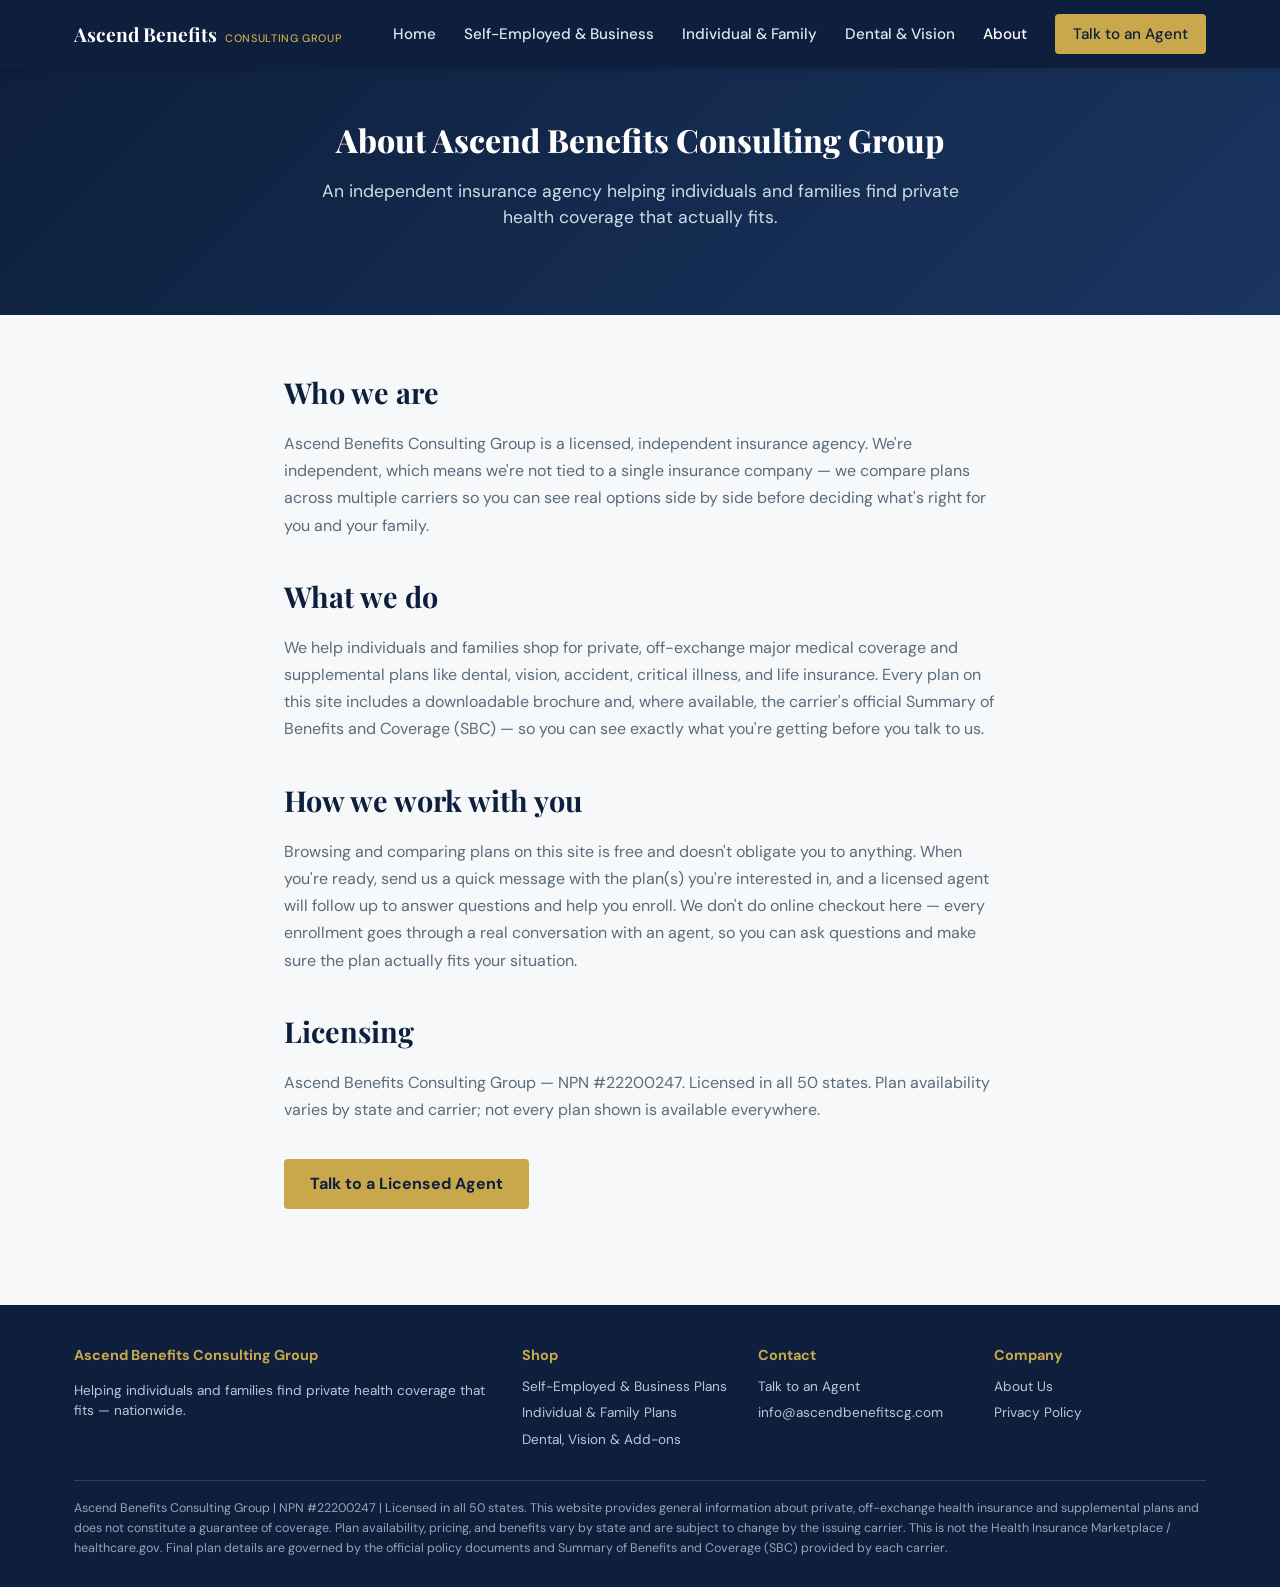
==== about.html @ 00f4d004 "Mobile Changes Mobile friendly change" ====
<!DOCTYPE html>
<html lang="en">
<head>
<!-- Meta Pixel Code -->
<script>
!function(f,b,e,v,n,t,s)
{if(f.fbq)return;n=f.fbq=function(){n.callMethod?
n.callMethod.apply(n,arguments):n.queue.push(arguments)};
if(!f._fbq)f._fbq=n;n.push=n;n.loaded=!0;n.version='2.0';
n.queue=[];t=b.createElement(e);t.async=!0;
t.src=v;s=b.getElementsByTagName(e)[0];
s.parentNode.insertBefore(t,s)}(window, document,'script',
'https://connect.facebook.net/en_US/fbevents.js');
fbq('init', '854676951004368');
fbq('track', 'PageView');
</script>
<noscript><img height="1" width="1" style="display:none"
src="https://www.facebook.com/tr?id=854676951004368&ev=PageView&noscript=1"
/></noscript>
<!-- End Meta Pixel Code -->
<meta charset="UTF-8">
<meta name="viewport" content="width=device-width, initial-scale=1.0">
<title>About Us | Ascend Benefits Consulting Group</title>
<meta name="description" content="Ascend Benefits Consulting Group is an independent, licensed insurance agency helping individuals and families compare private health and supplemental plans.">
<link rel="icon" type="image/svg+xml" href="assets/img/favicon.svg">
<meta property="og:title" content="About | Ascend Benefits Consulting Group">
<meta property="og:description" content="An independent insurance agency helping individuals and families find private health coverage that fits.">
<meta property="og:type" content="website">
<link rel="preconnect" href="https://fonts.googleapis.com">
<link rel="preconnect" href="https://fonts.gstatic.com" crossorigin>
<link href="https://fonts.googleapis.com/css2?family=Playfair+Display:wght@600;700;800&family=DM+Sans:wght@300;400;500;600&display=swap" rel="stylesheet">
<link rel="stylesheet" href="assets/css/style.css">
</head>
<body>

<header class="site-header">
  <div class="container">
    <a href="index.html" class="brand">Ascend Benefits <small>CONSULTING GROUP</small></a>
    <input type="checkbox" id="nav-toggle" class="nav-toggle-checkbox">
    <label for="nav-toggle" class="nav-toggle-btn" aria-label="Menu">&#9776;</label>
    <nav>
      <a href="index.html">Home</a>
      <a href="plans.html?path=business">Self-Employed &amp; Business</a>
      <a href="plans.html?path=individual">Individual &amp; Family</a>
      <a href="plans.html?path=all&amp;tab=addons">Dental &amp; Vision</a>
      <a href="about.html" class="active">About</a>
      <a href="index.html#contact" class="btn-header-cta">Talk to an Agent</a>
    </nav>
  </div>
</header>

<section class="hero" style="padding:48px 0 56px;">
  <div class="container">
    <h1 style="font-size:2rem;">About Ascend Benefits Consulting Group</h1>
    <p>An independent insurance agency helping individuals and families find private health coverage that actually fits.</p>
  </div>
</section>

<section class="section">
  <div class="container" style="max-width:760px;">
    <h2>Who we are</h2>
    <p style="color:var(--text-muted);line-height:1.7;">Ascend Benefits Consulting Group is a licensed, independent insurance agency. We're independent, which means we're not tied to a single insurance company — we compare plans across multiple carriers so you can see real options side by side before deciding what's right for you and your family.</p>

    <h2 style="margin-top:36px;">What we do</h2>
    <p style="color:var(--text-muted);line-height:1.7;">We help individuals and families shop for private, off-exchange major medical coverage and supplemental plans like dental, vision, accident, critical illness, and life insurance. Every plan on this site includes a downloadable brochure and, where available, the carrier's official Summary of Benefits and Coverage (SBC) — so you can see exactly what you're getting before you talk to us.</p>

    <h2 style="margin-top:36px;">How we work with you</h2>
    <p style="color:var(--text-muted);line-height:1.7;">Browsing and comparing plans on this site is free and doesn't obligate you to anything. When you're ready, send us a quick message with the plan(s) you're interested in, and a licensed agent will follow up to answer questions and help you enroll. We don't do online checkout here — every enrollment goes through a real conversation with an agent, so you can ask questions and make sure the plan actually fits your situation.</p>

    <h2 style="margin-top:36px;">Licensing</h2>
    <p style="color:var(--text-muted);line-height:1.7;">Ascend Benefits Consulting Group — NPN #22200247. Licensed in all 50 states. Plan availability varies by state and carrier; not every plan shown is available everywhere.</p>

    <div style="margin-top:36px;">
      <a href="index.html#contact" class="btn btn-primary" style="background:var(--gold);color:var(--navy);">Talk to a Licensed Agent</a>
    </div>
  </div>
</section>

<footer class="site-footer">
  <div class="container">
    <div class="footer-grid">
      <div>
        <h4>Ascend Benefits Consulting Group</h4>
        <p>Helping individuals and families find private health coverage that fits — nationwide.</p>
      </div>
      <div>
        <h4>Shop</h4>
        <a href="plans.html?path=business">Self-Employed &amp; Business Plans</a>
        <a href="plans.html?path=individual">Individual &amp; Family Plans</a>
        <a href="plans.html?path=all&amp;tab=addons">Dental, Vision &amp; Add-ons</a>
      </div>
      <div>
        <h4>Contact</h4>
        <a href="index.html#contact">Talk to an Agent</a>
        <a href="mailto:info@ascendbenefitscg.com">info@ascendbenefitscg.com</a>
      </div>
      <div>
        <h4>Company</h4>
        <a href="about.html">About Us</a>
        <a href="privacy.html">Privacy Policy</a>
      </div>
    </div>
    <div class="footer-disclosure">
      Ascend Benefits Consulting Group | NPN #22200247 | Licensed in all 50 states.
      This website provides general information about private, off-exchange health insurance and supplemental plans and does not constitute a guarantee of coverage. Plan availability, pricing, and benefits vary by state and are subject to change by the issuing carrier. This is not the Health Insurance Marketplace / healthcare.gov. Final plan details are governed by the official policy documents and Summary of Benefits and Coverage (SBC) provided by each carrier.
    </div>
  </div>
</footer>

<script src="assets/js/agent-links.js"></script>
</body>
</html>
---- assets/css/style.css ----
:root {
  --navy: #0d1f3c;
  --navy-light: #1a3560;
  --gold: #c9a84c;
  --gold-dark: #b3923a;
  --bg: #f6f8fa;
  --card-bg: #ffffff;
  --border: #e1e6ea;
  --text: #1c2733;
  --text-muted: #5b6b7a;
  --radius: 8px;
  --shadow: 0 2px 8px rgba(13, 31, 60, 0.08);
  --shadow-hover: 0 6px 20px rgba(13, 31, 60, 0.14);
}

* { box-sizing: border-box; }

body {
  margin: 0;
  font-family: "DM Sans", system-ui, -apple-system, Roboto, Helvetica, Arial, sans-serif;
  background: var(--bg);
  color: var(--text);
  line-height: 1.5;
}

h1, h2, h3, h4, .brand, .plan-card h4, .modal h3, .category-card h3 {
  font-family: "Playfair Display", Georgia, serif;
}

a { color: var(--navy); }

.container {
  max-width: 1180px;
  margin: 0 auto;
  padding: 0 24px;
}

/* Header */
.site-header {
  background: var(--navy);
  color: #fff;
  position: sticky;
  top: 0;
  z-index: 50;
  box-shadow: 0 2px 6px rgba(0,0,0,0.15);
}
.site-header .container {
  display: flex;
  align-items: center;
  justify-content: space-between;
  height: 68px;
  position: relative;
}
.nav-toggle-checkbox { display: none; }
.nav-toggle-btn {
  display: none;
  cursor: pointer;
  background: none;
  border: none;
  color: #fff;
  font-size: 1.6rem;
  line-height: 1;
  padding: 4px;
}
.brand {
  display: flex;
  align-items: baseline;
  gap: 8px;
  color: #fff;
  text-decoration: none;
  font-weight: 700;
  font-size: 1.2rem;
}
.brand small {
  font-family: "DM Sans", system-ui, sans-serif;
  font-weight: 500;
  font-size: 0.68rem;
  color: var(--gold);
  letter-spacing: 0.06em;
}
.site-header nav {
  display: flex;
  align-items: center;
  gap: 28px;
}
.site-header nav a {
  color: #dce6ef;
  text-decoration: none;
  font-size: 0.95rem;
  font-weight: 500;
}
.site-header nav a:hover,
.site-header nav a.active { color: #fff; }

@media (max-width: 860px) {
  .nav-toggle-btn { display: block; }
  .site-header nav {
    display: none;
    flex-direction: column;
    align-items: flex-start;
    gap: 16px;
    position: absolute;
    top: 68px;
    left: 0;
    right: 0;
    background: var(--navy);
    padding: 18px 24px 24px;
    box-shadow: 0 10px 20px rgba(0,0,0,0.25);
  }
  .nav-toggle-checkbox:checked ~ nav {
    display: flex;
  }
  .btn-header-cta { align-self: flex-start; }
}
.btn-header-cta {
  background: var(--gold);
  color: var(--navy) !important;
  padding: 9px 18px;
  border-radius: 4px;
  font-weight: 700;
}
.btn-header-cta:hover { background: var(--gold-dark); }

/* Hero */
.hero {
  background: linear-gradient(135deg, var(--navy) 0%, var(--navy-light) 100%);
  color: #fff;
  padding: 64px 0 72px;
  text-align: center;
}
.hero h1 {
  font-size: 2.5rem;
  margin: 0 0 14px;
  font-weight: 800;
}
.hero p {
  font-family: "DM Sans", system-ui, sans-serif;
  font-size: 1.1rem;
  color: #cfdce7;
  max-width: 640px;
  margin: 0 auto 28px;
}
.hero-actions {
  display: flex;
  gap: 14px;
  justify-content: center;
  flex-wrap: wrap;
}

.btn {
  display: inline-block;
  padding: 13px 26px;
  border-radius: 4px;
  font-weight: 700;
  text-decoration: none;
  font-size: 1rem;
  cursor: pointer;
  border: none;
  font-family: "DM Sans", system-ui, sans-serif;
}
.btn-primary { background: var(--gold); color: var(--navy); }
.btn-primary:hover { background: var(--gold-dark); }
.btn-secondary { background: rgba(255,255,255,0.08); color: #fff; border: 2px solid rgba(255,255,255,0.5); }
.btn-secondary:hover { background: rgba(255,255,255,0.18); }

/* Trust bar */
.trust-bar {
  background: #fff;
  border-bottom: 1px solid var(--border);
  padding: 16px 0;
}
.trust-bar .container {
  display: flex;
  gap: 32px;
  justify-content: center;
  flex-wrap: wrap;
  font-size: 0.9rem;
  color: var(--text-muted);
  font-weight: 600;
}
.trust-bar span { display: flex; align-items: center; gap: 6px; }

/* Section headings */
.section { padding: 56px 0; }
.section h2 {
  font-size: 1.8rem;
  margin: 0 0 8px;
  color: var(--navy);
}
.section .lead { color: var(--text-muted); margin: 0 0 32px; max-width: 620px; }

/* Category cards on homepage */
.category-grid {
  display: grid;
  grid-template-columns: repeat(auto-fit, minmax(280px, 1fr));
  gap: 24px;
}
.category-card {
  background: var(--card-bg);
  border: 1px solid var(--border);
  border-radius: var(--radius);
  padding: 28px;
  box-shadow: var(--shadow);
  transition: box-shadow 0.15s, transform 0.15s;
}
.category-card:hover { box-shadow: var(--shadow-hover); transform: translateY(-2px); }
.category-card h3 { margin: 0 0 8px; color: var(--navy); }
.category-card p { color: var(--text-muted); margin: 0 0 18px; }

/* Plans layout — grouped by company */
.program-section { margin-bottom: 56px; }
.program-section:last-child { margin-bottom: 0; }
.program-header {
  border-bottom: 2px solid var(--gold);
  padding-bottom: 10px;
  margin-bottom: 22px;
}
.program-header h2 {
  margin: 0;
  font-size: 1.6rem;
  color: var(--navy);
}
.program-header p { margin: 4px 0 0; color: var(--text-muted); font-size: 0.92rem; }
.program-header-note {
  font-size: 0.85rem;
  font-weight: 400;
  color: var(--text-muted);
  font-family: "DM Sans", system-ui, sans-serif;
}

.program-subheader {
  margin: 34px 0 18px;
  padding-top: 4px;
}
.program-subheader h3 {
  margin: 0 0 4px;
  font-size: 1.1rem;
  color: var(--navy);
  font-family: "Playfair Display", Georgia, serif;
}
.program-subheader p { margin: 0; color: var(--text-muted); font-size: 0.85rem; }

.disclaimer-banner {
  background: #f2f4f7;
  border-bottom: 1px solid var(--border);
  color: var(--text-muted);
  text-align: center;
  font-size: 0.8rem;
  line-height: 1.5;
  padding: 10px 20px;
}

.provider-search-heading {
  margin: 34px 0 14px;
}
.provider-search-heading h3 {
  margin: 0 0 4px;
  font-size: 1.05rem;
  color: var(--navy);
  font-family: "Playfair Display", Georgia, serif;
}
.provider-search-heading p { margin: 0; color: var(--text-muted); font-size: 0.85rem; }

.provider-search-wrap {
  display: grid;
  grid-template-columns: repeat(auto-fit, minmax(280px, 1fr));
  gap: 16px;
}
.provider-search-box {
  background: #ffffff;
  border: 1px solid var(--border);
  border-radius: var(--radius);
  box-shadow: var(--shadow);
  padding: 18px 20px;
}
.provider-search-box h4 { margin: 0 0 4px; color: var(--navy); font-size: 0.98rem; }
.provider-search-box .provider-note { margin: 0 0 8px; color: var(--text-muted); font-size: 0.8rem; font-style: italic; }
.provider-search-box ol { margin: 0 0 10px; padding-left: 20px; font-size: 0.85rem; color: var(--text-muted); }
.provider-search-box ol li { margin-bottom: 4px; overflow-wrap: anywhere; }
.provider-search-box a { font-size: 0.85rem; word-break: break-all; }

.enrollment-note {
  display: inline-flex;
  align-items: center;
  gap: 7px;
  background: #fff6e0;
  border: 1px solid var(--gold);
  color: var(--navy);
  font-size: 0.85rem;
  font-weight: 600;
  line-height: 1.4;
  padding: 8px 16px;
  border-radius: 20px;
  margin: 0 0 22px;
}
.hero .enrollment-note {
  background: rgba(255, 255, 255, 0.12);
  border-color: var(--gold);
  color: #fff;
  margin: 4px 0 0;
}
.enrollment-note-wrap {
  display: flex;
  justify-content: center;
  margin-top: 18px;
}
#page-title + .enrollment-note { margin-top: 4px; }

.bundle-note {
  display: inline-block;
  background: #fff6e0;
  border: 1px solid var(--gold);
  color: var(--navy);
  font-size: 0.78rem;
  font-weight: 600;
  padding: 3px 10px;
  border-radius: 20px;
  margin-top: 6px;
}

#results-count { font-size: 0.9rem; color: var(--text-muted); margin-bottom: 16px; }

.plan-grid {
  display: grid;
  grid-template-columns: repeat(auto-fill, minmax(300px, 1fr));
  gap: 20px;
}

.plan-card {
  background: var(--card-bg);
  border: 1px solid var(--border);
  border-radius: var(--radius);
  overflow: hidden;
  box-shadow: var(--shadow);
  display: flex;
  flex-direction: column;
  cursor: pointer;
  transition: box-shadow 0.15s, transform 0.15s;
}
.plan-card:hover { box-shadow: var(--shadow-hover); transform: translateY(-2px); }
.plan-card-image {
  width: 100%;
  aspect-ratio: 4 / 3;
  overflow: hidden;
  background: var(--off-white, #f0ede4);
  border-bottom: 1px solid var(--border);
}
.plan-card-image img {
  width: 100%;
  height: 100%;
  object-fit: cover;
  object-position: top center;
  display: block;
}
.plan-card-body { padding: 22px; display: flex; flex-direction: column; flex-grow: 1; }
.plan-card .badge {
  align-self: flex-start;
  background: #f5eed9;
  color: var(--navy);
  font-size: 0.72rem;
  font-weight: 700;
  text-transform: uppercase;
  letter-spacing: 0.03em;
  padding: 4px 10px;
  border-radius: 20px;
  margin-bottom: 10px;
}
.plan-card .carrier { font-size: 0.82rem; color: var(--text-muted); margin: 0 0 2px; }
.plan-card h4 { margin: 0 0 10px; font-size: 1.15rem; color: var(--navy); }
.plan-card .price { font-size: 1.6rem; font-weight: 800; color: var(--navy); margin: 6px 0 2px; font-family: "Playfair Display", Georgia, serif; }
.plan-card .price span { font-size: 0.85rem; font-weight: 500; color: var(--text-muted); font-family: "DM Sans", system-ui, sans-serif; }
.plan-card ul {
  margin: 10px 0 16px;
  padding-left: 18px;
  color: var(--text-muted);
  font-size: 0.88rem;
  flex-grow: 1;
}
.plan-card ul li { margin-bottom: 4px; }
.plan-card .card-actions {
  display: flex;
  gap: 8px;
  flex-wrap: wrap;
}
.plan-card .card-actions a,
.plan-card .card-actions button {
  font-size: 0.82rem;
  padding: 8px 12px;
  border-radius: 4px;
  text-decoration: none;
  border: 1px solid var(--border);
  background: #fff;
  color: var(--text);
  cursor: pointer;
  font-family: inherit;
}
.plan-card .card-actions .cta {
  background: var(--gold);
  color: var(--navy);
  border-color: var(--gold);
  font-weight: 700;
}

.no-results {
  text-align: center;
  padding: 60px 20px;
  color: var(--text-muted);
}

/* Modal */
.modal-overlay {
  display: none;
  position: fixed;
  inset: 0;
  background: rgba(13, 31, 60, 0.55);
  z-index: 100;
  align-items: flex-start;
  justify-content: center;
  padding: 40px 16px;
  overflow-y: auto;
}
.modal-overlay.open { display: flex; }
.modal {
  background: #fff;
  border-radius: var(--radius);
  max-width: 560px;
  width: 100%;
  padding: 32px;
  position: relative;
}
.modal-close {
  position: absolute;
  top: 16px;
  right: 16px;
  background: none;
  border: none;
  font-size: 1.4rem;
  cursor: pointer;
  color: var(--text-muted);
}
.modal h3 { margin: 0 0 4px; color: var(--navy); }
.modal .carrier { color: var(--text-muted); margin: 0 0 18px; }
.modal .price-row { display: flex; gap: 18px 24px; margin-bottom: 18px; flex-wrap: wrap; }
.modal .price-row div strong { display: block; font-size: 1.3rem; color: var(--navy); font-family: "Playfair Display", Georgia, serif; }
.modal .price-row div span { font-size: 0.8rem; color: var(--text-muted); }
.modal ul { padding-left: 18px; color: var(--text); }
.modal .doc-links { display: flex; gap: 10px; margin: 18px 0; flex-wrap: wrap; }
.modal .doc-links a {
  border: 1px solid var(--border);
  padding: 9px 14px;
  border-radius: 4px;
  text-decoration: none;
  color: var(--navy);
  font-size: 0.88rem;
  font-weight: 600;
}
.modal .doc-links a:hover { background: var(--bg); }

.rate-table-wrap {
  overflow-x: auto;
  margin: 0 0 16px;
  border: 1px solid var(--border);
  border-radius: 8px;
}
.rate-table {
  width: 100%;
  border-collapse: collapse;
  font-size: 0.82rem;
  white-space: nowrap;
}
.rate-table th,
.rate-table td {
  padding: 8px 10px;
  text-align: right;
  border-bottom: 1px solid var(--border);
}
.rate-table th:first-child,
.rate-table td:first-child {
  text-align: left;
  font-weight: 600;
  color: var(--navy);
}
.rate-table thead th {
  background: var(--bg);
  color: var(--text-muted);
  font-weight: 700;
}
.rate-table tbody tr:last-child td { border-bottom: none; }

/* Contact form */
.contact-form { display: flex; flex-direction: column; gap: 14px; margin-top: 18px; }
.contact-form label { font-size: 0.85rem; font-weight: 600; }
.contact-form input,
.contact-form select,
.contact-form textarea {
  width: 100%;
  padding: 10px 12px;
  border: 1px solid var(--border);
  border-radius: 4px;
  font-size: 0.92rem;
  font-family: inherit;
}
.contact-form textarea { resize: vertical; min-height: 80px; }

/* Footer */
.site-footer {
  background: var(--navy);
  color: #b9c8d6;
  padding: 40px 0 28px;
  margin-top: 40px;
  font-size: 0.85rem;
}
.site-footer .footer-grid {
  display: grid;
  grid-template-columns: 2fr 1fr 1fr 1fr;
  gap: 24px;
  margin-bottom: 24px;
}
@media (max-width: 700px) {
  .site-footer .footer-grid { grid-template-columns: 1fr; }
}
.site-footer h4 { color: var(--gold); margin: 0 0 10px; font-size: 0.9rem; font-family: "DM Sans", system-ui, sans-serif; }
.site-footer a { color: #b9c8d6; text-decoration: none; display: block; margin-bottom: 6px; }
.site-footer a:hover { color: #fff; }
.footer-disclosure {
  border-top: 1px solid rgba(255,255,255,0.15);
  padding-top: 18px;
  font-size: 0.78rem;
  color: #93a5b5;
  line-height: 1.6;
}

.placeholder-banner {
  background: #fff4e0;
  border-bottom: 1px solid #f0d9a8;
  color: #7a5a13;
  text-align: center;
  font-size: 0.82rem;
  padding: 8px 16px;
}

/* =====================================================================
   Browse page — mobile-first rebuild (Nov 2026)
   ===================================================================== */
.sr-only { position: absolute; width: 1px; height: 1px; overflow: hidden; clip: rect(0 0 0 0); }
.btn-block { display: block; width: 100%; text-align: center; }
.btn-outline { background: #fff; color: var(--navy); border: 2px solid var(--navy); padding: 11px 20px; }
.btn-outline:hover { background: var(--bg); }
.link-btn { background: none; border: none; padding: 0; color: var(--navy); font: inherit; font-weight: 700; text-decoration: underline; cursor: pointer; }
.fine { font-size: 0.82rem; color: var(--text-muted); }

/* Collapsed disclaimer */
details.disclaimer-banner { text-align: left; padding: 0; }
details.disclaimer-banner summary { cursor: pointer; list-style: none; padding: 8px 20px; text-align: center; font-weight: 600; }
details.disclaimer-banner summary::-webkit-details-marker { display: none; }
details.disclaimer-banner p { max-width: 900px; margin: 0 auto 10px; padding: 0 20px; }

.plans-section { padding-top: 28px; }
.plans-section .lead { margin-bottom: 18px; }

/* Path picker */
.path-picker { display: grid; grid-template-columns: 1fr 1fr; gap: 14px; margin-bottom: 12px; }
.path-btn {
  display: flex; align-items: center; gap: 14px; text-align: left;
  background: #fff; border: 2px solid var(--border); border-radius: 12px;
  padding: 18px 20px; cursor: pointer; font: inherit; color: var(--text);
  box-shadow: var(--shadow); transition: border-color .15s, box-shadow .15s;
}
.path-btn:hover { border-color: var(--gold); }
.path-btn.selected { border-color: var(--gold); background: #fff9ea; box-shadow: 0 0 0 3px rgba(201,168,76,.25); }
.path-btn b { display: block; color: var(--navy); font-size: 1.05rem; }
.path-btn small { display: block; color: var(--text-muted); font-size: 0.85rem; margin-top: 2px; }
.path-icon { font-size: 1.8rem; line-height: 1; }
.path-picker.compact .path-btn { padding: 10px 14px; box-shadow: none; }
.path-picker.compact .path-btn small, .path-picker.compact .path-icon { display: none; }
.path-picker.compact .path-btn b { font-size: 0.92rem; }
.quiz-launch {
  display: block; width: 100%; background: var(--navy); color: #fff; border: none; border-radius: 10px;
  padding: 14px 16px; font: inherit; font-size: 0.95rem; cursor: pointer; margin-bottom: 14px;
}
.quiz-launch b { color: var(--gold); }
.plans-section .enrollment-note { margin-bottom: 18px; }

/* Business intro + cross link */
.business-intro { background: #fff; border: 1px solid var(--border); border-radius: 10px; margin-bottom: 12px; }
.business-intro summary { cursor: pointer; padding: 12px 16px; font-weight: 700; color: var(--navy); list-style: none; }
.business-intro summary::-webkit-details-marker { display: none; }
.bi-grid { display: grid; grid-template-columns: repeat(3, 1fr); gap: 14px; padding: 0 16px 16px; }
.bi-grid b { color: var(--navy); }
.bi-grid p { margin: 4px 0 0; font-size: 0.86rem; color: var(--text-muted); }
.cross-link { font-size: 0.88rem; color: var(--text-muted); margin: 0 0 12px; }

/* Toolbar (sticks under the header) */
.toolbar {
  position: sticky; top: 68px; z-index: 30;
  background: var(--bg); padding: 10px 0 8px; margin-bottom: 8px;
  border-bottom: 1px solid var(--border);
}
.tabs { display: grid; grid-template-columns: 1fr 1fr; background: #e8edf2; border-radius: 10px; padding: 4px; gap: 4px; }
.tab-btn { border: none; background: none; padding: 8px 6px; border-radius: 8px; font: inherit; font-weight: 700; font-size: 0.9rem; color: var(--text-muted); cursor: pointer; }
.tab-btn.active { background: #fff; color: var(--navy); box-shadow: var(--shadow); }
.chips { flex: 1 1 auto; min-width: 0; display: flex; gap: 8px; overflow-x: auto; padding: 2px 0; scrollbar-width: none; -webkit-overflow-scrolling: touch; }
.chips::-webkit-scrollbar { display: none; }
.chip { flex: 0 0 auto; border: 1px solid var(--border); background: #fff; color: var(--navy); border-radius: 20px; padding: 7px 14px; font: inherit; font-size: 0.86rem; font-weight: 600; cursor: pointer; white-space: nowrap; }
.chip.active { background: var(--navy); color: #fff; border-color: var(--navy); }
.toolbar-row { display: flex; align-items: center; gap: 8px; margin-top: 8px; }
.toolbar-row .tool-btn { flex: 0 0 auto; }
.results-count { font-size: 0.85rem; color: var(--text-muted); font-weight: 600; margin: 4px 0 10px; }
.tool-btn { border: 1px solid var(--border); background: #fff; border-radius: 8px; padding: 7px 10px; font: inherit; font-size: 0.85rem; color: var(--navy); font-weight: 600; cursor: pointer; }

.quiz-banner { background: #fff6e0; border: 1px solid var(--gold); border-radius: 10px; padding: 10px 14px; font-size: 0.88rem; color: var(--navy); margin: 8px 0 14px; display: flex; flex-wrap: wrap; gap: 6px; justify-content: space-between; }
.quiz-banner[hidden] { display: none; }

/* Need-based groups (accordions) */
.plan-group { background: #fff; border: 1px solid var(--border); border-radius: 12px; margin-bottom: 12px; box-shadow: var(--shadow); }
.plan-group summary { display: flex; align-items: center; flex-wrap: wrap; gap: 2px 10px; padding: 14px 16px; cursor: pointer; list-style: none; }
.plan-group summary::-webkit-details-marker { display: none; }
.pg-title { font-family: "Playfair Display", Georgia, serif; font-weight: 700; color: var(--navy); font-size: 1.12rem; }
.pg-meta { font-size: 0.84rem; color: var(--text-muted); flex: 1 1 auto; }
.pg-chevron { font-size: 1.5rem; color: var(--gold-dark); transition: transform .2s; line-height: 1; }
.plan-group[open] .pg-chevron { transform: rotate(90deg); }
.pg-desc { margin: -4px 16px 12px; font-size: 0.86rem; color: var(--text-muted); }
.pg-desc-flat { margin: 4px 0 12px; }
.plan-group .plan-list { padding: 0 12px 12px; }
.addon-note { font-size: 0.86rem; color: var(--text-muted); margin: 4px 0 12px; }

/* Compact plan cards */
.plan-list { display: grid; grid-template-columns: repeat(auto-fill, minmax(330px, 1fr)); gap: 12px; }
.pc {
  background: #fff; border: 1px solid var(--border); border-radius: 10px; padding: 14px 16px;
  cursor: pointer; transition: box-shadow .15s, border-color .15s; display: flex; flex-direction: column; gap: 8px;
}
.pc:hover, .pc:focus { border-color: var(--gold); box-shadow: var(--shadow-hover); outline: none; }
.pc-top { display: flex; justify-content: space-between; gap: 12px; align-items: flex-start; }
.pc-type { display: inline-block; font-size: 0.7rem; font-weight: 700; text-transform: uppercase; letter-spacing: .04em; color: var(--gold-dark); }
.pc h4 { margin: 2px 0 0; font-size: 1.08rem; color: var(--navy); line-height: 1.25; }
.pc-carrier { margin: 2px 0 0; font-size: 0.8rem; color: var(--text-muted); }
.pc-price { text-align: right; font-family: "Playfair Display", Georgia, serif; font-weight: 800; font-size: 1.35rem; color: var(--navy); white-space: nowrap; line-height: 1.1; }
.pc-price span { display: block; font-family: "DM Sans", system-ui, sans-serif; font-size: 0.72rem; font-weight: 500; color: var(--text-muted); }
.pc-price-call { font-size: 0.85rem; font-family: "DM Sans", system-ui, sans-serif; font-weight: 700; white-space: normal; max-width: 120px; }
.pc-facts { display: flex; flex-wrap: wrap; gap: 4px 14px; font-size: 0.82rem; color: var(--text-muted); }
.pc-facts b { color: var(--navy); }
.pc-badges { display: flex; flex-wrap: wrap; gap: 6px; }
.pc-badge { font-size: 0.7rem; font-weight: 700; padding: 2px 8px; border-radius: 20px; }
.pc-badge-warn { background: #fff6e0; color: #7a5a13; border: 1px solid #ecd391; }
.pc-badge-good { background: #e6f4ea; color: #1e6b34; border: 1px solid #b9dfc4; }
.pc-lines { margin: 0; padding-left: 16px; font-size: 0.83rem; color: var(--text-muted); }
.pc-lines li { margin-bottom: 2px; }
.pc-foot { margin-top: auto; }
.pc-more { font-size: 0.85rem; font-weight: 700; color: var(--navy); }

/* Doctor CTA */
.doctor-cta { display: flex; align-items: center; justify-content: space-between; gap: 14px; background: #fff; border: 1px solid var(--border); border-radius: 12px; padding: 16px 18px; margin-top: 22px; }
.doctor-cta b { display: block; color: var(--navy); }
.doctor-cta span { font-size: 0.86rem; color: var(--text-muted); }

/* Sheets / modals */
body.sheet-open { overflow: hidden; }
.modal { max-height: calc(100vh - 80px); overflow-y: auto; }
.modal h3 { padding-right: 32px; }
.modal-block { margin: 18px 0; }
.modal-block > h4 { margin: 0 0 8px; color: var(--navy); font-size: 1rem; }
.modal .pc-badges { margin: -8px 0 14px; }
.price-grid { display: flex; flex-wrap: wrap; gap: 10px 22px; }
.price-grid strong { display: block; font-size: 1.2rem; color: var(--navy); font-family: "Playfair Display", Georgia, serif; }
.price-grid span { font-size: 0.78rem; color: var(--text-muted); }
.key-facts { background: var(--bg); border-radius: 10px; padding: 12px 14px; }
.modal-cta { margin-top: 18px; }
.provider-details summary { cursor: pointer; font-weight: 700; color: var(--navy); padding: 10px 0; border-top: 1px solid var(--border); list-style: none; }
.provider-details summary::-webkit-details-marker { display: none; }
.provider-details .provider-search-box { margin-bottom: 10px; box-shadow: none; }
.addon-rows { display: flex; flex-direction: column; gap: 6px; }
.addon-row { display: flex; justify-content: space-between; align-items: center; gap: 10px; text-align: left; border: 1px solid var(--border); background: #fff; border-radius: 8px; padding: 10px 12px; font: inherit; cursor: pointer; }
.addon-row:hover { border-color: var(--gold); }
.addon-row b { display: block; color: var(--navy); font-size: 0.9rem; }
.addon-row small { color: var(--text-muted); font-size: 0.76rem; }
.addon-price { font-weight: 700; color: var(--navy); white-space: nowrap; font-size: 0.9rem; }

/* AmeriBenefit tiers + association */
.tier-explain { background: #e6f4ea; border: 1px solid #b9dfc4; color: #1e4d2b; border-radius: 8px; padding: 10px 12px; font-size: 0.86rem; margin-bottom: 10px; }
.tier-tabs { display: grid; grid-template-columns: repeat(3, 1fr); gap: 6px; margin-bottom: 10px; }
.tier-tab { border: 1px solid var(--border); background: #fff; border-radius: 8px; padding: 8px 4px; font: inherit; cursor: pointer; text-align: center; }
.tier-tab b { display: block; color: var(--navy); font-size: 0.9rem; }
.tier-tab span { display: block; font-size: 0.7rem; color: var(--text-muted); }
.tier-tab.active { border-color: var(--gold); background: #fff9ea; box-shadow: 0 0 0 2px rgba(201,168,76,.3); }
.tier-tab:disabled { opacity: .45; cursor: not-allowed; }
.assoc-box { border: 2px solid var(--gold); border-radius: 12px; padding: 14px; background: #fffdf6; margin: 18px 0; }
.assoc-box h4 { margin: 0 0 4px; color: var(--navy); }
.assoc-box > p { font-size: 0.86rem; color: var(--text-muted); margin: 0 0 10px; }
.assoc-levels { display: grid; grid-template-columns: 1fr; gap: 8px; }
.assoc-level { background: #fff; border: 1px solid var(--border); border-radius: 8px; padding: 10px 12px; }
.assoc-level summary { display: flex; justify-content: space-between; align-items: baseline; cursor: pointer; list-style: none; }
.assoc-level summary::-webkit-details-marker { display: none; }
.assoc-level summary::after { content: 'What\2019s included \203A'; font-size: 0.75rem; color: var(--gold-dark); font-weight: 700; margin-left: 8px; }
.assoc-level[open] summary::after { content: ''; }
.assoc-name { font-weight: 700; color: var(--navy); }
.assoc-price { font-family: "Playfair Display", Georgia, serif; font-weight: 800; color: var(--navy); font-size: 1.15rem; }
.assoc-price span { font-size: 0.75rem; font-family: "DM Sans", system-ui, sans-serif; color: var(--text-muted); }
.assoc-level ul { margin: 6px 0 0; padding-left: 16px; font-size: 0.76rem; color: var(--text-muted); }
.assoc-pdf { display: inline-block; margin-top: 10px; font-size: 0.86rem; font-weight: 700; }

/* Filters + quiz */
.filter-field { margin: 14px 0; }
.filter-field label { display: block; font-weight: 700; font-size: 0.88rem; margin-bottom: 6px; color: var(--navy); }
.filter-field select { width: 100%; padding: 11px 12px; border: 1px solid var(--border); border-radius: 8px; font: inherit; }
.filter-actions { display: grid; grid-template-columns: 1fr 1fr; gap: 10px; margin-top: 20px; }
.quiz-progress { font-size: 0.8rem; font-weight: 700; color: var(--gold-dark); text-transform: uppercase; letter-spacing: .05em; }
.quiz-opts { display: flex; flex-direction: column; gap: 8px; margin: 14px 0; }
.quiz-opt { text-align: left; border: 2px solid var(--border); background: #fff; border-radius: 10px; padding: 14px 16px; font: inherit; font-weight: 600; color: var(--navy); cursor: pointer; }
.quiz-opt:hover { border-color: var(--gold); background: #fff9ea; }

/* Sticky bottom bar on phones */
.mobile-bar { display: none; }

@media (max-width: 760px) {
  .section h2 { font-size: 1.5rem; }
  .container { padding: 0 14px; }
  .path-picker { grid-template-columns: 1fr; gap: 10px; }
  .path-picker.compact { grid-template-columns: 1fr 1fr; }
  .path-picker.compact .path-btn { padding: 9px 10px; }
  .path-picker.compact .path-btn b { font-size: 0.82rem; }
  .bi-grid { grid-template-columns: 1fr; }
  .plan-list { grid-template-columns: 1fr; }
  .plan-group .plan-list { padding: 0 8px 8px; }
  .pc { padding: 12px 14px; gap: 6px; }
  .pc .pc-lines li + li { display: none; }
  .tab-btn { font-size: 0.86rem; }
  .chip { padding: 6px 12px; font-size: 0.82rem; }
  .doctor-cta { flex-direction: column; align-items: stretch; text-align: left; }
  .assoc-levels { grid-template-columns: 1fr; }
  .rate-table { font-size: 0.8rem; }
  .rate-table th, .rate-table td { padding: 7px 6px; }
  .toolbar { margin-left: -14px; margin-right: -14px; padding-left: 14px; padding-right: 14px; }

  /* Plan details become a bottom sheet */
  .modal-overlay { padding: 0; align-items: flex-end; }
  .modal { border-radius: 16px 16px 0 0; max-height: 92vh; padding: 22px 18px 28px; }

  .mobile-bar {
    display: grid; grid-template-columns: 1fr 1.3fr; gap: 8px;
    position: fixed; left: 0; right: 0; bottom: 0; z-index: 60;
    background: #fff; border-top: 1px solid var(--border); padding: 8px 12px calc(8px + env(safe-area-inset-bottom));
    box-shadow: 0 -4px 14px rgba(13,31,60,.1);
  }
  .mb-btn { border: 2px solid var(--navy); background: #fff; color: var(--navy); border-radius: 8px; padding: 11px 8px; font: inherit; font-weight: 700; font-size: 0.92rem; text-align: center; text-decoration: none; cursor: pointer; }
  .mb-primary { background: var(--gold); border-color: var(--gold); }
  body { padding-bottom: 72px; }
  body.sheet-open .mobile-bar { display: none; }
}
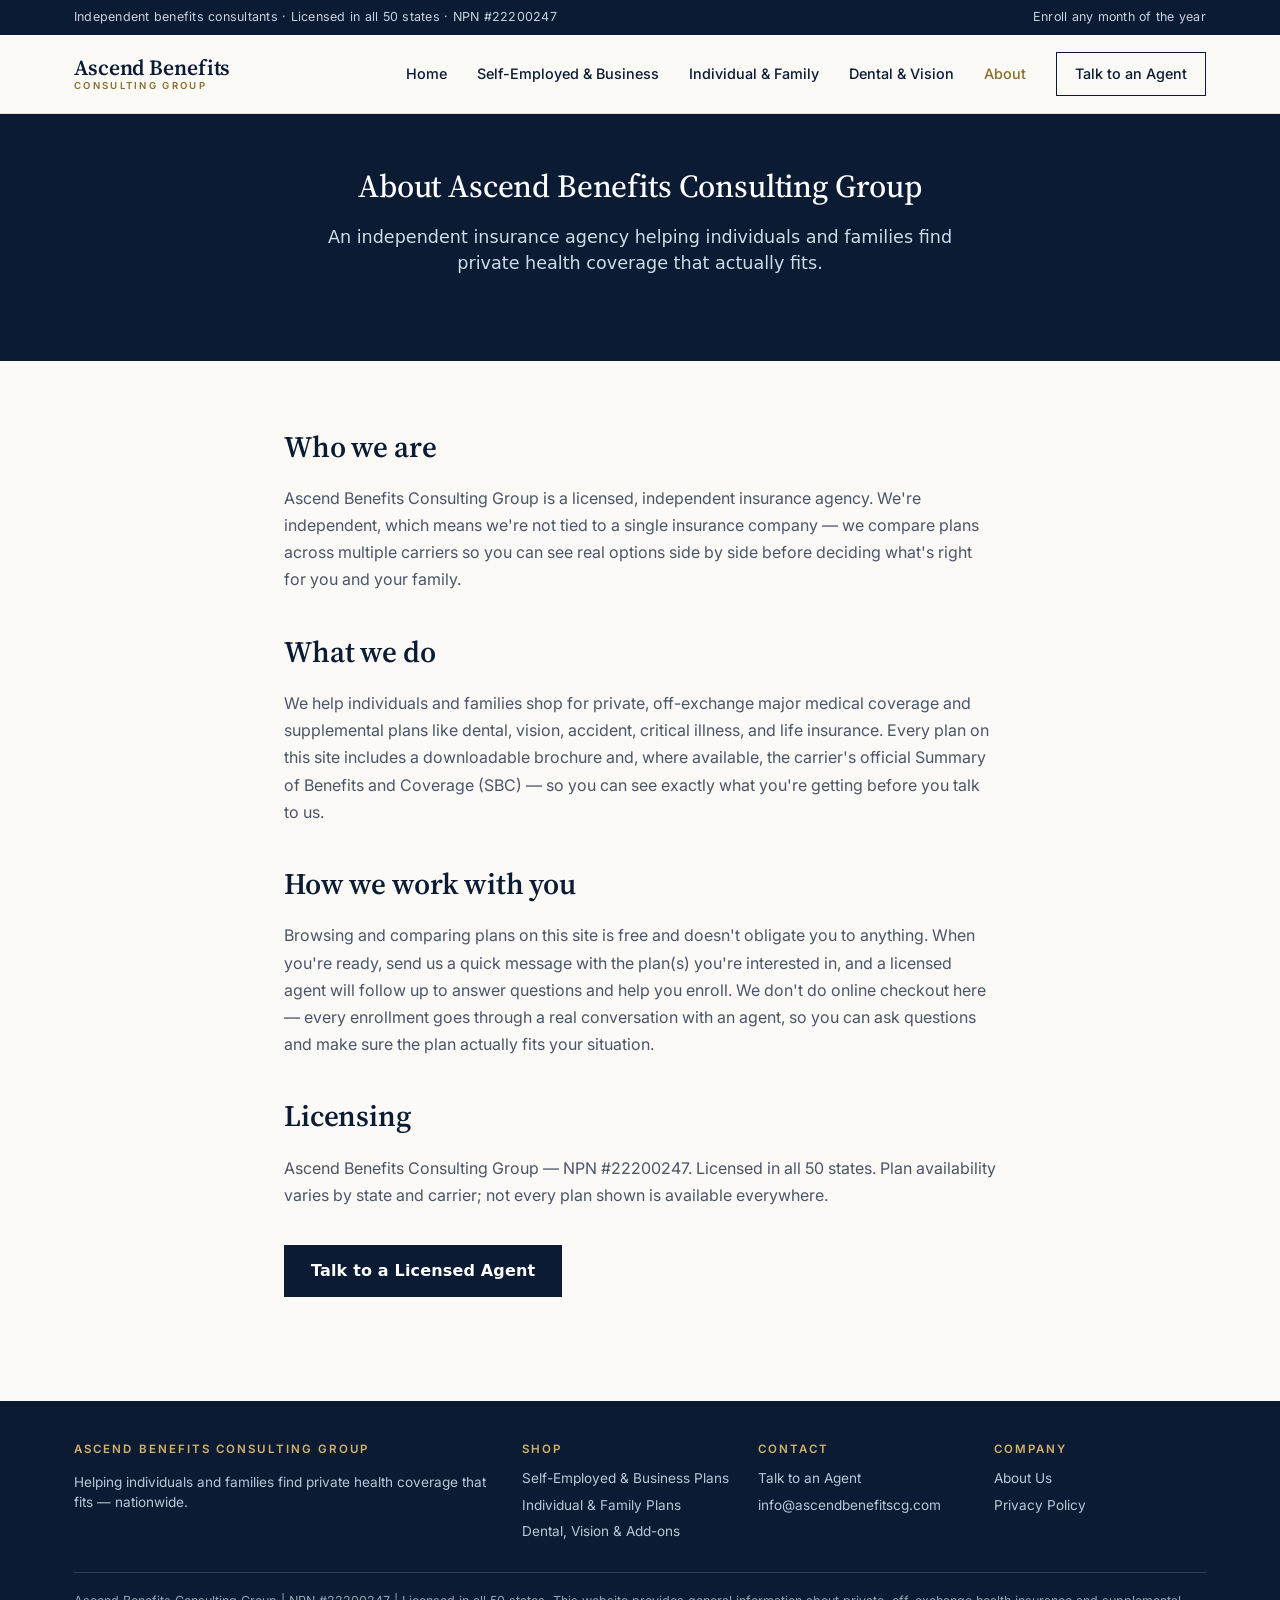
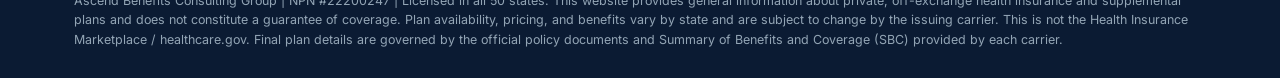
==== commit bf058743: "Layout change" ====
--- a/about.html
+++ b/about.html
@@ -28,11 +28,18 @@
 <meta property="og:type" content="website">
 <link rel="preconnect" href="https://fonts.googleapis.com">
 <link rel="preconnect" href="https://fonts.gstatic.com" crossorigin>
-<link href="https://fonts.googleapis.com/css2?family=Playfair+Display:wght@600;700;800&family=DM+Sans:wght@300;400;500;600&display=swap" rel="stylesheet">
-<link rel="stylesheet" href="assets/css/style.css">
+<link href="https://fonts.googleapis.com/css2?family=Source+Serif+4:opsz,wght@8..60,500;8..60,600&family=Inter:wght@400;500;600;700&display=swap" rel="stylesheet">
+<link rel="stylesheet" href="assets/css/style.css?v=2026111601">
+<link rel="stylesheet" href="assets/css/theme.css?v=2026111601">
 </head>
 <body>
 
+<div class="util-bar">
+  <div class="container">
+    <span>Independent benefits consultants · Licensed in all 50 states · NPN #22200247</span>
+    <span>Enroll any month of the year</span>
+  </div>
+</div>
 <header class="site-header">
   <div class="container">
     <a href="index.html" class="brand">Ascend Benefits <small>CONSULTING GROUP</small></a>
@@ -71,7 +78,7 @@
     <p style="color:var(--text-muted);line-height:1.7;">Ascend Benefits Consulting Group — NPN #22200247. Licensed in all 50 states. Plan availability varies by state and carrier; not every plan shown is available everywhere.</p>
 
     <div style="margin-top:36px;">
-      <a href="index.html#contact" class="btn btn-primary" style="background:var(--gold);color:var(--navy);">Talk to a Licensed Agent</a>
+      <a href="index.html#contact" class="btn btn-primary">Talk to a Licensed Agent</a>
     </div>
   </div>
 </section>
@@ -107,6 +114,6 @@
   </div>
 </footer>
 
-<script src="assets/js/agent-links.js"></script>
+<script src="assets/js/agent-links.js?v=2026111601"></script>
 </body>
 </html>
--- a/assets/css/theme.css
+++ b/assets/css/theme.css
@@ -0,0 +1,247 @@
+/* =====================================================================
+   "Premium Advisory" theme — Nov 2026
+   Loaded after style.css. Navy + restrained gold, refined serif headings,
+   square corners, hairline rules instead of shadows and pills.
+   ===================================================================== */
+:root {
+  --navy: #0B1B33;
+  --navy-light: #13284A;
+  --gold: #B8954A;
+  --gold-dark: #8A6D2B;
+  --gold-light: #D4B26A;
+  --bg: #FBFAF7;
+  --card-bg: #FFFFFF;
+  --border: #E6E1D6;
+  --text: #0B1B33;
+  --text-muted: #4A5568;
+  --radius: 2px;
+  --shadow: none;
+  --shadow-hover: 0 1px 0 var(--gold);
+  --serif: "Source Serif 4", Georgia, "Times New Roman", serif;
+  --sans: Inter, system-ui, -apple-system, "Segoe UI", Roboto, Helvetica, Arial, sans-serif;
+}
+
+body { font-family: var(--sans); background: var(--bg); color: var(--text); -webkit-font-smoothing: antialiased; }
+h1, h2, h3, h4, .brand, .plan-card h4, .modal h3, .category-card h3 { font-family: var(--serif); font-weight: 600; letter-spacing: -0.005em; }
+a { color: var(--navy); text-decoration-color: var(--gold); text-underline-offset: 3px; }
+a:hover { color: var(--gold-dark); }
+
+.eyebrow {
+  display: flex; align-items: center; gap: 12px;
+  font-size: 0.75rem; letter-spacing: 0.18em; text-transform: uppercase;
+  color: var(--gold-dark); font-weight: 600; margin: 0 0 18px;
+}
+.eyebrow::before { content: ""; width: 32px; height: 1px; background: var(--gold); flex: none; }
+
+/* ---------- Utility bar + header ---------- */
+.util-bar { background: var(--navy); color: #C9D2DE; font-size: 0.78rem; letter-spacing: 0.02em; }
+.util-bar .container { display: flex; justify-content: space-between; gap: 16px; padding-top: 8px; padding-bottom: 8px; }
+
+.site-header { background: var(--bg); color: var(--navy); box-shadow: none; border-bottom: 1px solid var(--border); }
+.site-header .container { height: 78px; }
+.brand { flex-direction: column; align-items: flex-start; gap: 2px; color: var(--navy); font-size: 1.35rem; font-weight: 600; line-height: 1.1; }
+.brand small {
+  font-family: var(--sans); font-size: 0.6rem; font-weight: 600;
+  letter-spacing: 0.24em; text-transform: uppercase; color: var(--gold-dark);
+}
+.site-header nav { gap: 30px; }
+.site-header nav a { color: var(--navy); font-size: 0.9rem; font-weight: 500; }
+.site-header nav a:hover, .site-header nav a.active { color: var(--gold-dark); }
+.btn-header-cta {
+  background: transparent; color: var(--navy) !important;
+  border: 1px solid var(--navy); border-radius: 0; padding: 10px 18px; font-weight: 600;
+}
+.btn-header-cta:hover { background: var(--navy); color: #fff !important; }
+.nav-toggle-btn { color: var(--navy); }
+
+/* ---------- Buttons ---------- */
+.btn { border-radius: 0; font-weight: 600; letter-spacing: 0.01em; box-shadow: none; }
+.btn-primary { background: var(--navy); color: #fff; border: 1px solid var(--navy); }
+.btn-primary:hover { background: var(--navy-light); color: #fff; }
+.btn-secondary { background: transparent; color: var(--navy); border: 1px solid var(--navy); }
+.btn-secondary:hover { background: var(--navy); color: #fff; }
+.btn-outline { border: 1px solid var(--navy); border-radius: 0; }
+.btn-link {
+  display: inline-block; padding: 14px 2px; font-weight: 600; text-decoration: none;
+  color: var(--navy); border-bottom: 1px solid var(--gold);
+}
+.btn-link:hover { color: var(--gold-dark); }
+
+/* ---------- Homepage hero ---------- */
+.hero.hero-advisory { background: var(--bg); color: var(--navy); text-align: left; padding: 72px 0 64px; }
+.hero-grid { display: grid; grid-template-columns: minmax(0, 7fr) minmax(0, 5fr); gap: 56px; align-items: start; }
+.hero.hero-advisory h1 { font-size: 3.1rem; line-height: 1.08; font-weight: 500; margin: 0 0 22px; color: var(--navy); }
+.hero.hero-advisory p.hero-lead { font-family: var(--sans); font-size: 1.1rem; line-height: 1.65; color: var(--text-muted); max-width: 560px; margin: 0; }
+.hero.hero-advisory .hero-actions { justify-content: flex-start; margin-top: 30px; gap: 22px; align-items: center; }
+.hero.hero-advisory .eyebrow { color: var(--gold-dark); max-width: none; margin: 0 0 18px; font-size: 0.75rem; }
+.hero.hero-advisory .why-panel .eyebrow { color: var(--gold-light); margin-bottom: 8px; }
+.hero.hero-advisory .hero-note { margin: 26px 0 0; font-size: 0.88rem; color: var(--text-muted); max-width: 560px; }
+.hero.hero-advisory .hero-actions { flex-wrap: wrap; }
+.hero.hero-advisory .why-item p { margin: 4px 0 0; color: #B7C2D1; font-size: 0.9rem; max-width: none; }
+.hero-note b { color: var(--navy); }
+.why-panel { background: var(--navy); color: #fff; padding: 34px 34px 30px; }
+.why-panel .eyebrow { color: var(--gold-light); margin-bottom: 8px; }
+.why-panel .eyebrow::before { display: none; }
+.why-item { display: flex; gap: 16px; border-top: 1px solid rgba(255,255,255,.14); padding: 18px 0 2px; margin-top: 16px; }
+.why-num { font-family: var(--serif); font-size: 1.4rem; color: var(--gold-light); width: 30px; flex: none; line-height: 1.2; }
+.why-item h3 { font-family: var(--sans); font-size: 1rem; font-weight: 600; margin: 0; color: #fff; letter-spacing: 0; }
+.why-item p { margin: 4px 0 0; color: #B7C2D1; font-size: 0.9rem; line-height: 1.55; }
+
+/* Inner-page hero (about, privacy) */
+.hero:not(.hero-advisory) { background: var(--navy); }
+.hero:not(.hero-advisory) h1 { font-weight: 500; }
+
+/* Facts row (replaces the old check-mark trust bar) */
+.trust-bar { background: transparent; border: none; padding: 0; }
+.trust-bar .container {
+  display: grid; grid-template-columns: repeat(4, minmax(0, 1fr)); gap: 24px;
+  border-top: 1px solid var(--border); border-bottom: 1px solid var(--border);
+  padding-top: 22px; padding-bottom: 22px; color: var(--text-muted); font-size: 0.88rem;
+  max-width: 1132px;
+}
+.trust-bar span { display: block; }
+.trust-bar b { display: block; font-family: var(--serif); font-size: 1.35rem; font-weight: 600; color: var(--navy); margin-bottom: 2px; }
+
+/* ---------- Sections ---------- */
+.section { padding: 64px 0; }
+.section h2 { font-size: 1.85rem; font-weight: 600; color: var(--navy); }
+.section .lead { color: var(--text-muted); }
+.section-head { display: flex; justify-content: space-between; align-items: baseline; gap: 16px; border-bottom: 1px solid var(--border); padding-bottom: 12px; margin-bottom: 28px; }
+.section-head h2 { margin: 0; }
+
+.category-grid { gap: 32px; }
+.category-card {
+  background: transparent; border: none; border-top: 1px solid var(--navy);
+  border-radius: 0; box-shadow: none; padding: 22px 0 0;
+}
+.category-card:hover { box-shadow: none; transform: none; }
+.category-card h3 { font-size: 1.4rem; margin-bottom: 10px; }
+.category-card .btn { margin-top: 4px; }
+.path-cards .category-card { background: #fff; border: 1px solid var(--border); border-top: 2px solid var(--navy); padding: 28px; }
+.step-num { display: block; font-family: var(--serif); font-size: 1.6rem; color: var(--gold-dark); margin-bottom: 6px; }
+
+.enrollment-note {
+  background: transparent; border: none; border-left: 2px solid var(--gold);
+  border-radius: 0; padding: 4px 0 4px 14px; color: var(--navy); font-weight: 500;
+}
+#contact .lead { max-width: none; }
+
+/* Forms */
+.contact-form input, .contact-form textarea, .contact-form select, .filter-field select {
+  border-radius: 0; border: 1px solid #CFC8B8; background: #fff; font-family: var(--sans);
+}
+.contact-form input:focus, .contact-form textarea:focus { outline: 2px solid var(--gold); outline-offset: 0; border-color: var(--navy); }
+
+/* Footer */
+.site-footer { background: var(--navy); }
+.site-footer h4 { font-family: var(--sans); font-size: 0.72rem; letter-spacing: 0.18em; text-transform: uppercase; color: var(--gold-light); font-weight: 600; }
+
+/* Disclaimer line */
+details.disclaimer-banner { background: #F3F0E8; border-bottom: 1px solid var(--border); color: var(--text-muted); }
+details.disclaimer-banner summary { font-weight: 500; font-size: 0.8rem; letter-spacing: 0.02em; }
+
+/* ---------- Plans page ---------- */
+.plans-section h2#page-title { font-size: 2.2rem; font-weight: 500; }
+.path-btn {
+  border: 1px solid var(--border); border-radius: 0; box-shadow: none; background: #fff;
+  padding: 20px 22px;
+}
+.path-btn:hover { border-color: var(--navy); }
+.path-btn.selected { border-color: var(--navy); background: #fff; box-shadow: inset 0 -2px 0 var(--gold); }
+.path-btn b { font-family: var(--serif); font-weight: 600; font-size: 1.12rem; }
+.path-icon { color: var(--gold-dark); display: flex; }
+.path-icon svg { width: 28px; height: 28px; }
+.quiz-launch {
+  background: transparent; color: var(--navy); border: 1px solid var(--border); border-radius: 0;
+  text-align: left; display: flex; justify-content: space-between; align-items: center;
+}
+.quiz-launch b { color: var(--navy); border-bottom: 1px solid var(--gold); }
+.quiz-launch:hover { border-color: var(--navy); }
+.business-intro { border-radius: 0; border-color: var(--border); }
+.business-intro summary { font-family: var(--serif); font-weight: 600; }
+
+.toolbar { background: var(--bg); border-bottom: 1px solid var(--border); }
+.tabs { background: transparent; border-bottom: 1px solid var(--border); border-radius: 0; padding: 0; gap: 0; display: flex; }
+.tab-btn { border-radius: 0; flex: 0 0 auto; padding: 10px 2px; margin-right: 26px; font-weight: 500; color: var(--text-muted); border-bottom: 2px solid transparent; margin-bottom: -1px; }
+.tab-btn.active { background: transparent; box-shadow: none; color: var(--navy); font-weight: 600; border-bottom-color: var(--navy); }
+.chip { border-radius: 0; border-color: var(--border); font-weight: 500; color: var(--navy); }
+.chip.active { background: var(--navy); border-color: var(--navy); }
+.tool-btn { border-radius: 0; display: inline-flex; align-items: center; gap: 6px; }
+.tool-btn svg { width: 15px; height: 15px; }
+
+.quiz-banner { border-radius: 0; background: #fff; border: 1px solid var(--border); border-left: 2px solid var(--gold); }
+
+.plan-group { border-radius: 0; box-shadow: none; border: none; border-top: 1px solid var(--navy); background: transparent; margin-bottom: 8px; }
+.plan-group summary { padding: 16px 0; }
+.pg-title { font-family: var(--serif); font-weight: 600; font-size: 1.3rem; }
+.pg-chevron { color: var(--gold-dark); }
+.pg-desc { margin: -6px 0 14px; }
+.plan-group .plan-list { padding: 0 0 18px; }
+
+.pc { border-radius: 0; border-color: var(--border); box-shadow: none; padding: 18px 20px; }
+.pc:hover, .pc:focus { border-color: var(--navy); box-shadow: inset 0 -2px 0 var(--gold); }
+.pc-type { color: var(--gold-dark); letter-spacing: 0.12em; font-size: 0.68rem; }
+.pc h4 { font-family: var(--serif); font-weight: 600; font-size: 1.15rem; }
+.pc-price { font-family: var(--sans); font-weight: 600; font-size: 1.25rem; }
+.pc-price span { font-family: var(--sans); }
+.pc-badge { border-radius: 0; font-weight: 600; letter-spacing: 0.02em; padding: 2px 7px; }
+.pc-badge-warn { background: #F6F1E4; color: #6B5320; border: 1px solid #E4D6B0; }
+.pc-badge-good { background: #EEF3EE; color: #24543A; border: 1px solid #C9DCCD; }
+.pc-more { color: var(--navy); border-bottom: 1px solid var(--gold); padding-bottom: 1px; }
+
+.doctor-cta { border-radius: 0; border-color: var(--border); }
+.doctor-cta b { font-family: var(--serif); font-size: 1.1rem; }
+
+/* Sheets */
+.modal { border-radius: 0; background: var(--bg); }
+.modal h3 { font-weight: 600; }
+.key-facts { background: #fff; border: 1px solid var(--border); border-radius: 0; }
+.price-grid strong { font-family: var(--serif); }
+.modal .doc-links a { border-radius: 0; border-color: var(--border); background: #fff; }
+.modal .doc-links a::before {
+  content: ""; display: inline-block; width: 10px; height: 12px; margin-right: 8px; vertical-align: -1px;
+  border: 1.5px solid var(--gold-dark); border-radius: 1px;
+}
+.rate-table-wrap { border-radius: 0; }
+.rate-table th { background: var(--navy); color: #fff; }
+.addon-row { border-radius: 0; }
+.tier-explain { border-radius: 0; background: #EEF3EE; }
+.tier-tab { border-radius: 0; }
+.tier-tab.active { border-color: var(--navy); background: #fff; box-shadow: inset 0 -2px 0 var(--gold); }
+.assoc-box { border-radius: 0; border: 1px solid var(--border); border-top: 2px solid var(--gold); background: #fff; }
+.assoc-level { border-radius: 0; }
+.assoc-price { font-family: var(--serif); }
+.quiz-opt { border-radius: 0; border: 1px solid var(--border); }
+.quiz-opt:hover { border-color: var(--navy); background: #fff; box-shadow: inset 3px 0 0 var(--gold); }
+.quiz-progress { color: var(--gold-dark); }
+.modal-cta { background: var(--navy); color: #fff; border-color: var(--navy); }
+
+/* ---------- Responsive ---------- */
+@media (max-width: 860px) {
+  .util-bar { display: none; }
+  .site-header { background: var(--navy); border-bottom: none; }
+  .site-header .container { height: 64px; }
+  .brand { color: #fff; font-size: 1.15rem; }
+  .brand small { color: var(--gold-light); }
+  .nav-toggle-btn { color: #fff; }
+  .site-header nav { background: var(--navy); }
+  .site-header nav a { color: #DCE3EC; }
+  .site-header nav a:hover, .site-header nav a.active { color: #fff; }
+  .btn-header-cta { color: #fff !important; border-color: rgba(255,255,255,.6); }
+  .hero-grid { grid-template-columns: 1fr; gap: 36px; }
+  .hero.hero-advisory { padding: 40px 0 44px; }
+  .hero.hero-advisory h1 { font-size: 2.15rem; }
+  .hero.hero-advisory .hero-actions { gap: 10px 22px; }
+  .hero.hero-advisory .hero-actions .btn { width: 100%; text-align: center; }
+  .why-panel { padding: 26px 22px 22px; }
+  .trust-bar .container { grid-template-columns: repeat(2, minmax(0, 1fr)); }
+  .toolbar { top: 64px; }
+}
+@media (max-width: 760px) {
+  .path-btn { padding: 16px 18px; }
+  .mobile-bar { background: var(--navy); border-top: none; box-shadow: none; grid-template-columns: 1fr 1.3fr; }
+  .mb-btn { border-radius: 0; background: transparent; border: 1px solid rgba(255,255,255,.55); color: #fff; }
+  .mb-primary { background: var(--gold-light); border-color: var(--gold-light); color: var(--navy); }
+  .modal { border-radius: 0; }
+  .plans-section h2#page-title { font-size: 1.7rem; }
+}
